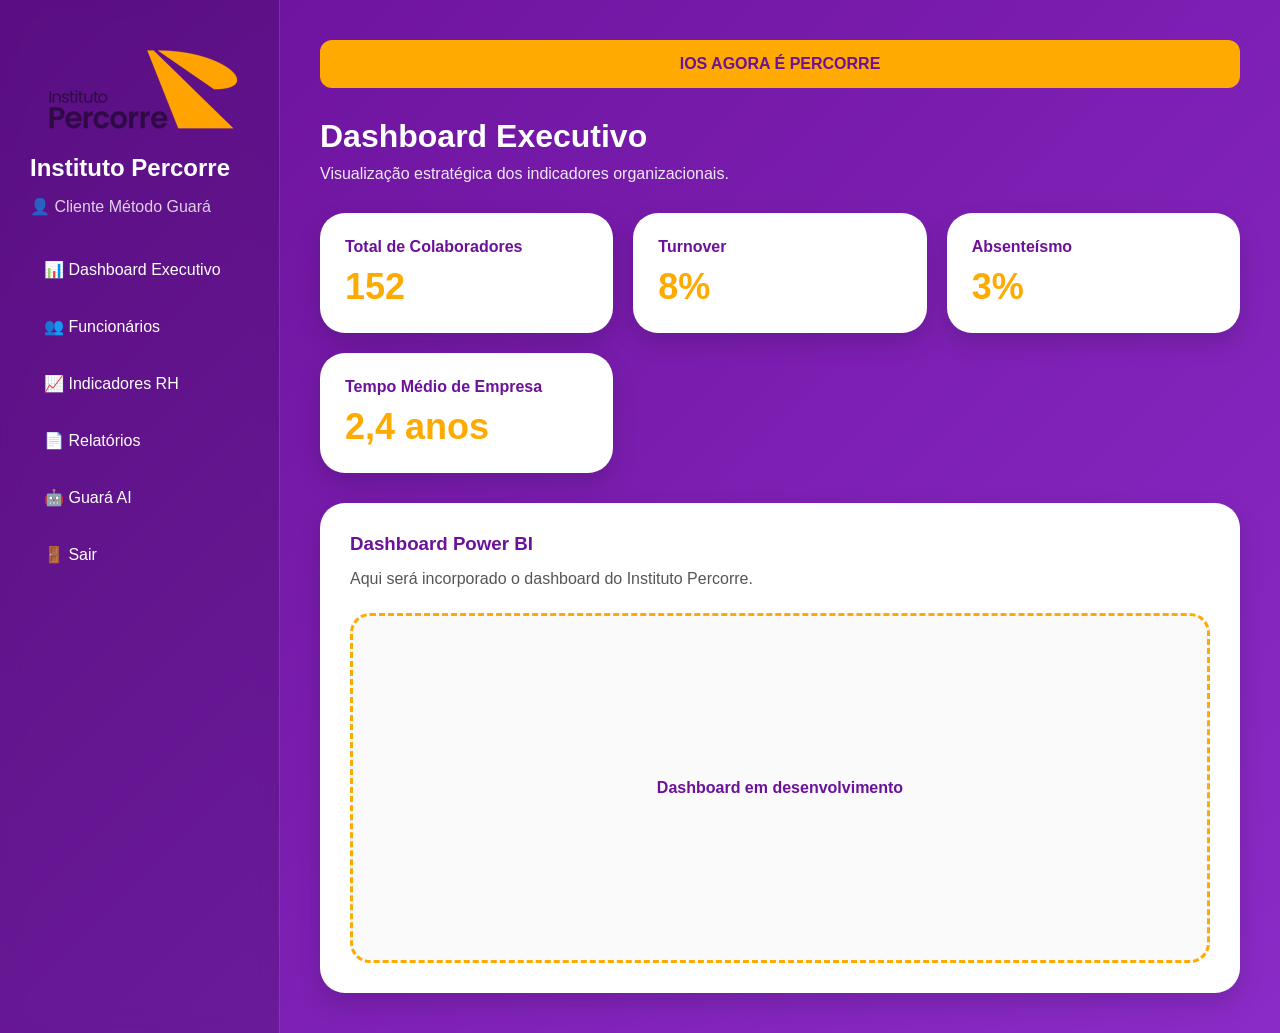
==== dashboard-percorre.html @ 906713b9 "Adicionando Área do cliente 3/3" ====
<!DOCTYPE html>
<html lang="pt-BR">

<head>

    <meta charset="UTF-8">
    <meta name="viewport" content="width=device-width, initial-scale=1.0">

    <title>Área do Cliente | Instituto Percorre</title>

    <link rel="stylesheet" href="dashboard.css">

    <link href="https://fonts.googleapis.com/css2?family=Montserrat:wght@400;500;600;700;800;900&display=swap" rel="stylesheet">

</head>

<body>

    <div class="dashboard-layout">

        <!-- MENU LATERAL -->

        <aside class="sidebar">

            <img src="logo-percorreofc.png"
                 alt="Instituto Percorre"
                 class="logo-percorreofc.png">

            <h2>Instituto Percorre</h2>

            <div class="usuario-logado">
                👤 Cliente Método Guará
            </div>

            <nav>

                <a href="#">
                    📊 Dashboard Executivo
                </a>

                <a href="#">
                    👥 Funcionários
                </a>

                <a href="#">
                    📈 Indicadores RH
                </a>

                <a href="#">
                    📄 Relatórios
                </a>

                <a href="#">
                    🤖 Guará AI
                </a>

                <a href="index.html">
                    🚪 Sair
                </a>

            </nav>

        </aside>

        <!-- CONTEÚDO -->

        <main class="main-dashboard">

            <div class="topo">
                <span class="texto-normal">
                    IOS AGORA É 
                </span>

                <span class="texto-destaque">
                    PERCORRE
                </span>
                
            </div>

            <h1>
                Dashboard Executivo
            </h1>

            <p class="subtitulo">
                Visualização estratégica dos indicadores organizacionais.
            </p>

            <!-- KPIs -->

            <div class="cards">

                <div class="card-kpi">

                    <h4>Total de Colaboradores</h4>

                    <div class="numero">
                        152
                    </div>

                </div>

                <div class="card-kpi">

                    <h4>Turnover</h4>

                    <div class="numero">
                        8%
                    </div>

                </div>

                <div class="card-kpi">

                    <h4>Absenteísmo</h4>

                    <div class="numero">
                        3%
                    </div>

                </div>

                <div class="card-kpi">

                    <h4>Tempo Médio de Empresa</h4>

                    <div class="numero">
                        2,4 anos
                    </div>

                </div>

            </div>

            <!-- DASHBOARD -->

            <div class="dashboard-box">

                <h3>
                    Dashboard Power BI
                </h3>

                <p>
                    Aqui será incorporado o dashboard do Instituto Percorre.
                </p>

                <!-- Futuro iframe do Power BI -->

                <div class="powerbi-placeholder">

                    Dashboard em desenvolvimento

                </div>

            </div>

        </main>

    </div>

</body>

</html>
---- dashboard.css ----
:root{
    --roxo:#6B119A;
    --roxo-claro:#8B2BC7;
    --amarelo:#FFAA00;
    --branco:#FFFFFF;
    --cinza:#F4F4F4;
}

*{
    margin:0;
    padding:0;
    box-sizing:border-box;
    font-family:'Poppins',sans-serif;
}

body{
    background:linear-gradient(
        135deg,
        var(--roxo),
        var(--roxo-claro)
    );
    min-height:100vh;
}

/* LAYOUT */

.dashboard-layout{
    display:flex;
    min-height:100vh;
}

/* MENU LATERAL */

.sidebar{
    width:280px;
    background:rgba(0,0,0,.15);
    backdrop-filter:blur(10px);
    padding:30px;
    border-right:1px solid rgba(255,255,255,.15);
}

.logo-percorreofc{
    width:180px;
    margin-bottom:20px;
}

.sidebar h2{
    color:white;
    margin-bottom:15px;
}

.usuario-logado{
    color:white;
    opacity:.8;
    margin-bottom:30px;
}

.sidebar nav a{
    display:block;
    color:white;
    text-decoration:none;
    padding:14px;
    border-radius:12px;
    margin-bottom:10px;
    transition:.3s;
}

.sidebar nav a:hover{
    background:rgba(255,255,255,.12);
    transform:translateX(5px);
}

/* CONTEÚDO */

.main-dashboard{
    flex:1;
    padding:40px;
}

/* BARRA SUPERIOR */

.topo{
    background:var(--amarelo);
    color:var(--roxo);
    padding:15px;
    border-radius:12px;
    text-align:center;
    font-weight:700;
    margin-bottom:30px;
}

/* TÍTULOS */

.main-dashboard h1{
    color:white;
    margin-bottom:10px;
}

.subtitulo{
    color:white;
    opacity:.9;
    margin-bottom:30px;
}

/* KPIs */

.cards{
    display:grid;
    grid-template-columns:repeat(auto-fit,minmax(220px,1fr));
    gap:20px;
}

.card-kpi{
    background:white;
    border-radius:25px;
    padding:25px;
    box-shadow:0 10px 25px rgba(0,0,0,.15);
}

.card-kpi h4{
    color:var(--roxo);
    margin-bottom:10px;
}

.numero{
    font-size:36px;
    font-weight:700;
    color:var(--amarelo);
}

/* DASHBOARD */

.dashboard-box{
    background:white;
    margin-top:30px;
    border-radius:25px;
    padding:30px;
    box-shadow:0 10px 25px rgba(0,0,0,.15);
}

.dashboard-box h3{
    color:var(--roxo);
    margin-bottom:15px;
}

.dashboard-box p{
    color:#555;
}

/* POWER BI */

.powerbi-placeholder{
    margin-top:25px;
    min-height:350px;
    border:3px dashed var(--amarelo);
    border-radius:20px;
    display:flex;
    align-items:center;
    justify-content:center;
    color:var(--roxo);
    font-weight:600;
    background:#fafafa;
}

/* RESPONSIVO */

@media(max-width:900px){

    .dashboard-layout{
        flex-direction:column;
    }

    .sidebar{
        width:100%;
    }

}
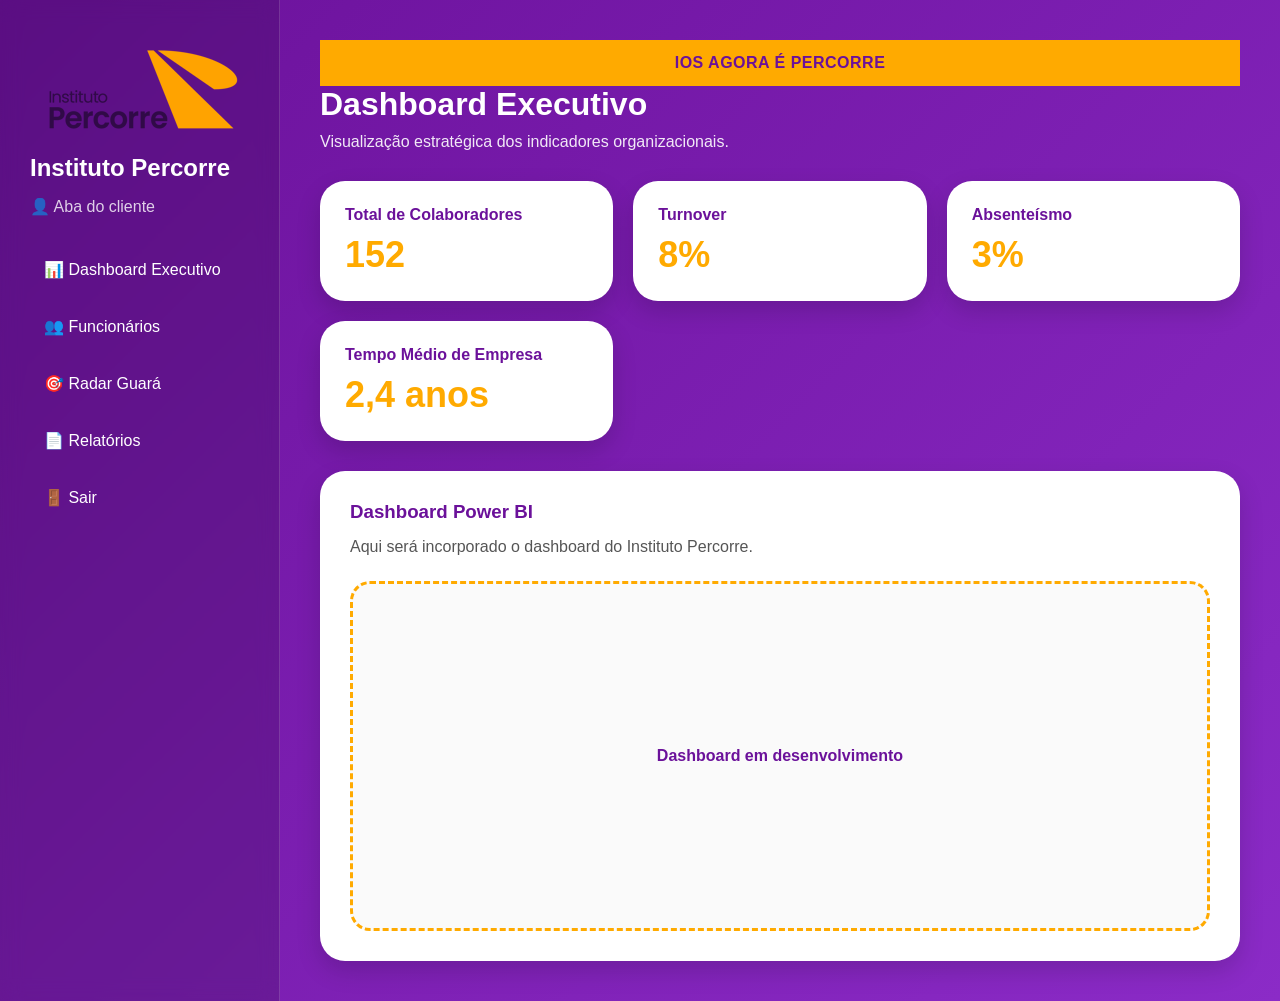
==== commit f8c80032: "Aba Percorre" ====
--- a/dashboard-percorre.html
+++ b/dashboard-percorre.html
@@ -29,7 +29,7 @@
             <h2>Instituto Percorre</h2>
 
             <div class="usuario-logado">
-                👤 Cliente Método Guará
+                👤 Aba do cliente
             </div>
 
             <nav>
@@ -42,16 +42,12 @@
                     👥 Funcionários
                 </a>
 
-                <a href="#">
-                    📈 Indicadores RH
+                <a href="radar-guara.html">
+                    🎯 Radar Guará
                 </a>
 
                 <a href="#">
                     📄 Relatórios
-                </a>
-
-                <a href="#">
-                    🤖 Guará AI
                 </a>
 
                 <a href="index.html">
--- a/dashboard.css
+++ b/dashboard.css
@@ -80,13 +80,20 @@
 /* BARRA SUPERIOR */
 
 .topo{
-    background:var(--amarelo);
-    color:var(--roxo);
-    padding:15px;
-    border-radius:12px;
+    background:#FFAA00;
+    color:#6B119A;
+    padding:14px;
     text-align:center;
-    font-weight:700;
-    margin-bottom:30px;
+    font-family:'Montserrat', sans-serif;
+    letter-spacing:0.5px;
+}
+
+.texto-normal{
+    font-weight:600;
+}
+
+.texto-destaque{
+    font-weight:900;
 }
 
 /* TÍTULOS */
@@ -174,4 +181,47 @@
         width:100%;
     }
 
+}
+
+.radar-header{
+    color:white;
+    margin-bottom:30px;
+}
+
+.score-geral{
+    background:white;
+    border-radius:25px;
+    padding:30px;
+    text-align:center;
+    margin-bottom:30px;
+}
+
+.score{
+    font-size:72px;
+    font-weight:900;
+    color:#FFAA00;
+}
+
+.radar-grid{
+    display:grid;
+    grid-template-columns:repeat(auto-fit,minmax(250px,1fr));
+    gap:20px;
+}
+
+.radar-card{
+    background:white;
+    border-radius:20px;
+    padding:25px;
+    text-align:center;
+}
+
+.radar-card h3{
+    color:#6B119A;
+    margin-bottom:15px;
+}
+
+.radar-card span{
+    font-size:36px;
+    font-weight:800;
+    color:#FFAA00;
 }
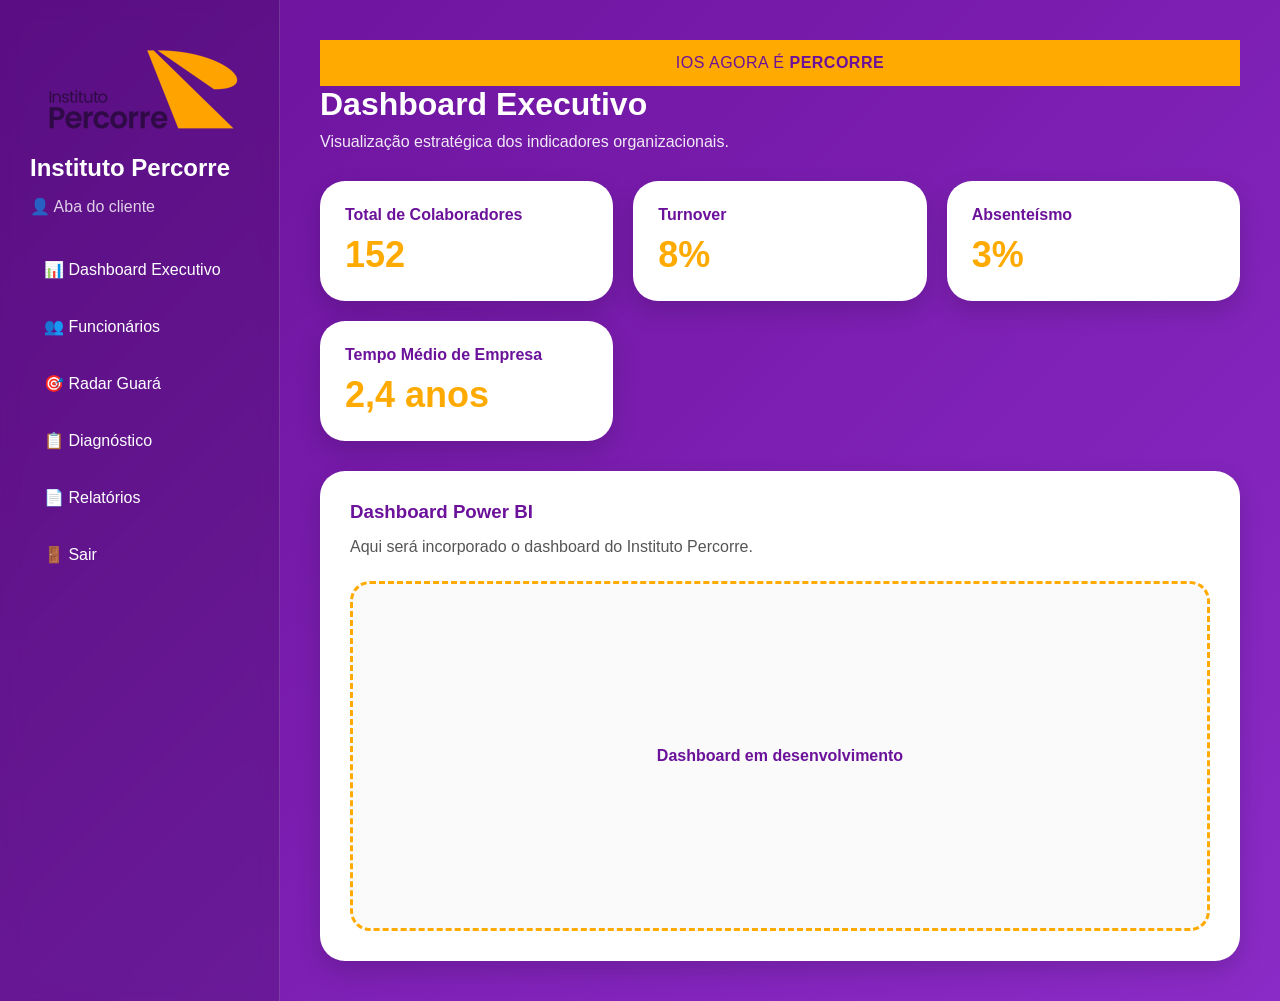
==== commit 37f68976: "Aba de relatórios" ====
--- a/dashboard-percorre.html
+++ b/dashboard-percorre.html
@@ -38,15 +38,19 @@
                     📊 Dashboard Executivo
                 </a>
 
-                <a href="#">
+                <a href="funcionarios.html">
                     👥 Funcionários
                 </a>
 
                 <a href="radar-guara.html">
                     🎯 Radar Guará
                 </a>
+                
+                <a href="#">
+                📋 Diagnóstico
+            </a>
 
-                <a href="#">
+                <a href="relatorios.html">
                     📄 Relatórios
                 </a>
 
--- a/dashboard.css
+++ b/dashboard.css
@@ -224,4 +224,263 @@
     font-size:36px;
     font-weight:800;
     color:#FFAA00;
+}
+
+.relatorios-grid{
+    display:grid;
+    grid-template-columns:repeat(auto-fit,minmax(280px,1fr));
+    gap:25px;
+    margin-top:30px;
+}
+
+.relatorio-card{
+    background:white;
+    border-radius:25px;
+    padding:30px;
+    box-shadow:0 10px 25px rgba(0,0,0,.12);
+}
+
+.relatorio-card h3{
+    color:#6B119A;
+    margin-bottom:15px;
+}
+
+.relatorio-card p{
+    color:#555;
+    margin-bottom:20px;
+    line-height:1.6;
+
+}
+
+.btn-relatoriorh{
+    background: #FFAA00;
+    color: white;
+    border: none;
+    border-radius: 50px;
+    padding: 14px 28px;
+    font-size: 15px;
+    font-weight: 600;
+    cursor: pointer;
+    width: 100%;
+    transition: all .3s ease;
+    margin-top: 15px;
+}
+
+.btn-relatoriorh:hover{
+    transform: translateY(-3px);
+    box-shadow: 0 8px 20px rgba(255,170,0,.4);
+}
+
+.btn-relatorioexecutivo{
+    background: #FFAA00;
+    color: white;
+    border: none;
+    border-radius: 50px;
+    padding: 14px 28px;
+    font-size: 15px;
+    font-weight: 600;
+    cursor: pointer;
+    width: 100%;
+    transition: all .3s ease;
+    margin-top: 15px;
+}
+
+.btn-relatorioexecutivo:hover{
+    transform: translateY(-3px);
+    box-shadow: 0 8px 20px rgba(255,170,0,.4);
+}
+
+.btn-relatoriorguara{
+    background: #FFAA00;
+    color: white;
+    border: none;
+    border-radius: 50px;
+    padding: 14px 28px;
+    font-size: 15px;
+    font-weight: 600;
+    cursor: pointer;
+    width: 100%;
+    transition: all .3s ease;
+    margin-top: 15px;
+}
+
+.btn-relatoriorguara:hover{
+    transform: translateY(-3px);
+    box-shadow: 0 8px 20px rgba(255,170,0,.4);
+}
+
+.btn-planodeacao{
+    background: #FFAA00;
+    color: white;
+    border: none;
+    border-radius: 50px;
+    padding: 14px 28px;
+    font-size: 15px;
+    font-weight: 600;
+    cursor: pointer;
+    width: 100%;
+    transition: all .3s ease;
+    margin-top: 15px;
+}
+
+.btn-planodeacao:hover{
+    transform: translateY(-3px);
+    box-shadow: 0 8px 20px rgba(255,170,0,.4);
+}
+
+.topo-relatorio{
+
+    background:#FFAA00;
+
+    color:#6B119A;
+
+    text-align:center;
+
+    padding:15px;
+
+    font-size:32px;
+
+    font-weight:800;
+
+    letter-spacing:1px;
+
+    margin-bottom:50px;
+
+    border-radius:0;
+
+}
+
+.relatorio-esquerda{
+
+    display:flex;
+
+    align-items:center;
+
+    gap:20px;
+
+}
+
+.logo-relatorio{
+
+    width:70px;
+
+    height:auto;
+
+}
+
+.btn-voltar{
+
+    background:#FFAA00;
+
+    color:white;
+
+    text-decoration:none;
+
+    padding:12px 24px;
+
+    border-radius:50px;
+
+    font-weight:700;
+
+    transition:.3s;
+
+}
+
+.btn-voltar:hover{
+
+    transform:translateY(-2px);
+
+}
+
+.titulo-relatorio{
+
+    color:white;
+
+    font-size:32px;
+
+    font-weight:800;
+
+}
+
+.texto-normal{
+
+    font-weight:400;
+
+}
+
+.texto-destaque{
+
+    font-weight:900;
+
+}
+
+.conteudo-relatorio{
+
+    max-width:1200px;
+
+    margin:0 auto;
+
+    display:grid;
+
+    grid-template-columns:
+    repeat(auto-fit,minmax(350px,1fr));
+
+    gap:40px;
+
+    padding:20px;
+
+}
+
+.relatorio-card{
+
+    background:white;
+
+    border-radius:30px;
+
+    padding:35px;
+
+    transition:.3s;
+
+    border:2px solid rgba(255,255,255,.4);
+
+    box-shadow:
+        0 0 15px rgba(255,255,255,.15),
+        0 0 30px rgba(255,255,255,.12),
+        0 10px 30px rgba(0,0,0,.2);
+
+}
+
+.relatorio-card:hover{
+
+    transform:translateY(-8px);
+
+    box-shadow:
+        0 0 20px rgba(255,255,255,.25),
+        0 0 40px rgba(255,255,255,.2),
+        0 20px 40px rgba(0,0,0,.25);
+
+}
+
+.relatorio-card h3{
+
+    color:#6B119A;
+
+    font-size:20px;
+
+    font-weight:800;
+
+    margin-bottom:20px;
+
+}
+
+.relatorio-card p{
+
+    color:#444;
+
+    line-height:1.8;
+
+    font-size:17px;
+
+    margin-bottom:25px;
+
 }
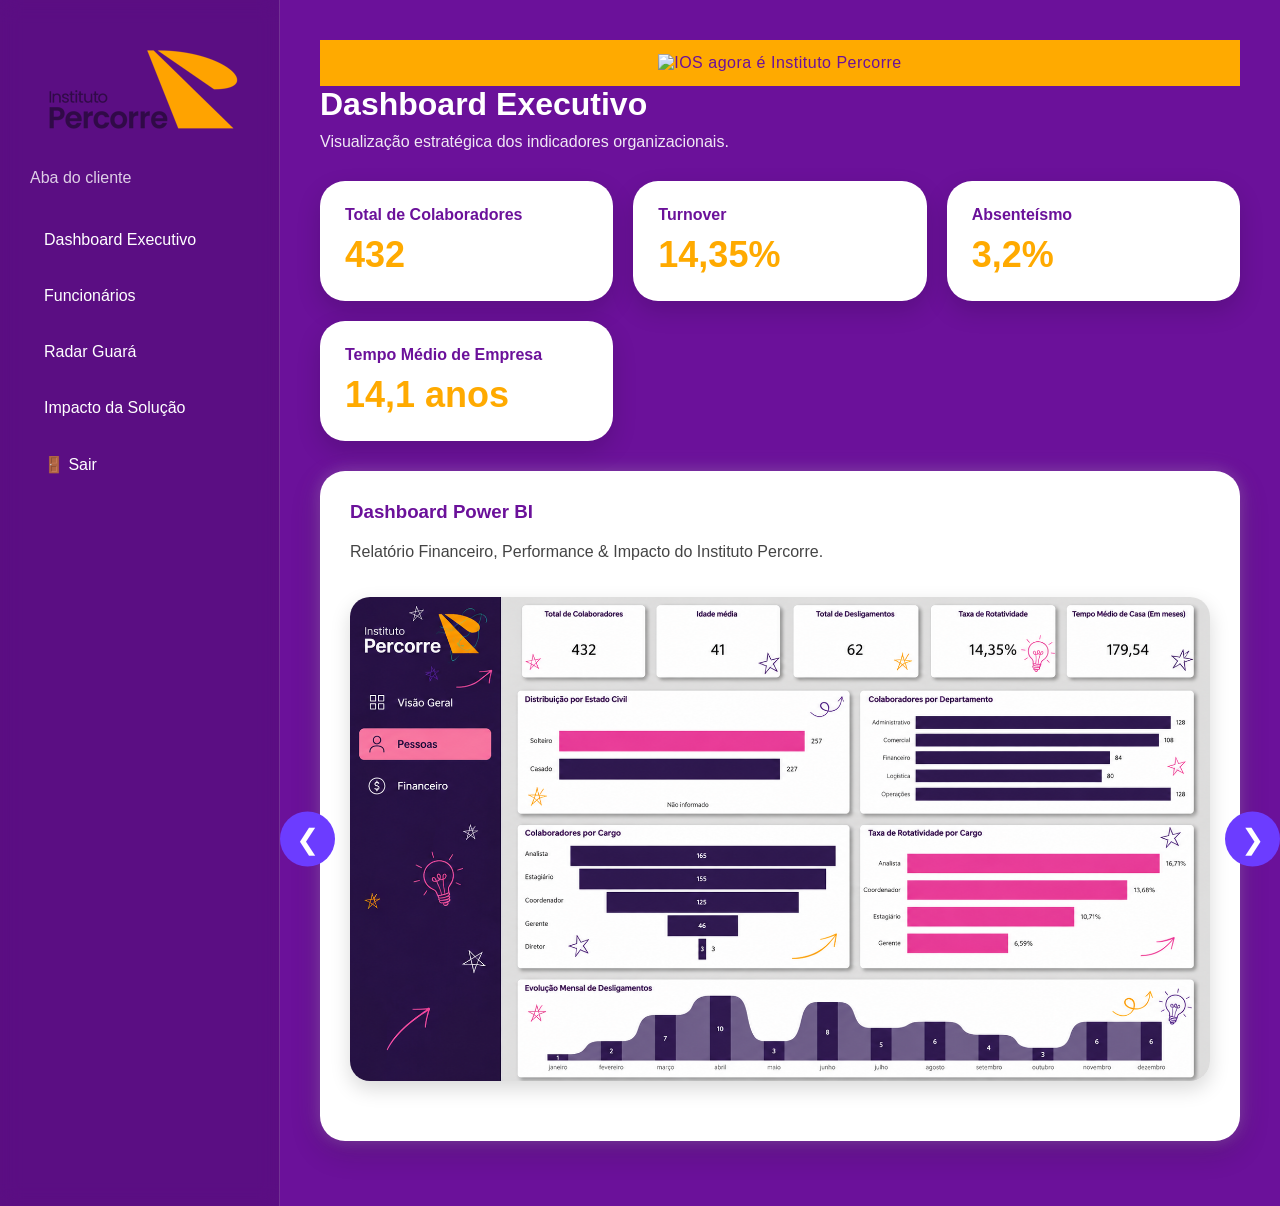
==== commit fcf8c360: "Finalização 2/2" ====
--- a/dashboard-percorre.html
+++ b/dashboard-percorre.html
@@ -7,6 +7,10 @@
     <meta name="viewport" content="width=device-width, initial-scale=1.0">
 
     <title>Área do Cliente | Instituto Percorre</title>
+    
+    <link rel="icon" type="image/x-icon" href="/favicon.ico">
+    <link rel="shortcut icon" href="/favicon.ico">
+    <link rel="apple-touch-icon" href="/favicon.ico">
 
     <link rel="stylesheet" href="dashboard.css">
 
@@ -26,32 +30,29 @@
                  alt="Instituto Percorre"
                  class="logo-percorreofc.png">
 
-            <h2>Instituto Percorre</h2>
+            <h2></h2>
 
             <div class="usuario-logado">
-                👤 Aba do cliente
+                Aba do cliente
             </div>
 
             <nav>
 
                 <a href="#">
-                    📊 Dashboard Executivo
+                     Dashboard Executivo
                 </a>
 
                 <a href="funcionarios.html">
-                    👥 Funcionários
+                     Funcionários
                 </a>
 
                 <a href="radar-guara.html">
-                    🎯 Radar Guará
+                     Radar Guará
                 </a>
                 
-                <a href="#">
-                📋 Diagnóstico
-            </a>
 
                 <a href="relatorios.html">
-                    📄 Relatórios
+                     Impacto da Solução
                 </a>
 
                 <a href="index.html">
@@ -67,13 +68,8 @@
         <main class="main-dashboard">
 
             <div class="topo">
-                <span class="texto-normal">
-                    IOS AGORA É 
-                </span>
-
-                <span class="texto-destaque">
-                    PERCORRE
-                </span>
+                
+                <img src="https://institutopercorre.org.br/wp-content/uploads/2026/05/ios-agora-e-percorre-1.png" alt="IOS agora é Instituto Percorre" style="height:32px;margin:0 auto;">
                 
             </div>
 
@@ -94,7 +90,7 @@
                     <h4>Total de Colaboradores</h4>
 
                     <div class="numero">
-                        152
+                        432
                     </div>
 
                 </div>
@@ -104,7 +100,7 @@
                     <h4>Turnover</h4>
 
                     <div class="numero">
-                        8%
+                        14,35%
                     </div>
 
                 </div>
@@ -114,7 +110,7 @@
                     <h4>Absenteísmo</h4>
 
                     <div class="numero">
-                        3%
+                        3,2%
                     </div>
 
                 </div>
@@ -124,7 +120,7 @@
                     <h4>Tempo Médio de Empresa</h4>
 
                     <div class="numero">
-                        2,4 anos
+                        14,1 anos
                     </div>
 
                 </div>
@@ -140,16 +136,21 @@
                 </h3>
 
                 <p>
-                    Aqui será incorporado o dashboard do Instituto Percorre.
+                    Relatório Financeiro, Performance & Impacto do Instituto Percorre.
                 </p>
 
-                <!-- Futuro iframe do Power BI -->
+                <div class="carousel">
+    <button class="prev">&#10094;</button>
 
-                <div class="powerbi-placeholder">
+    <div class="slides">
+        <img src="/dash-pessoasofc.png" class="slide active">
+        <img src="/dash-financeiroofc.png" class="slide">
+    </div>
 
-                    Dashboard em desenvolvimento
+    <button class="next">&#10095;</button>
+</div>
 
-                </div>
+               
 
             </div>
 
@@ -157,6 +158,8 @@
 
     </div>
 
+<script src="script.js"></script>
 </body>
 
+
 </html>
--- a/dashboard.css
+++ b/dashboard.css
@@ -158,15 +158,65 @@
 
 .powerbi-placeholder{
     margin-top:25px;
-    min-height:350px;
-    border:3px dashed var(--amarelo);
+    width:100%;
+    overflow:hidden;
     border-radius:20px;
-    display:flex;
-    align-items:center;
-    justify-content:center;
-    color:var(--roxo);
-    font-weight:600;
-    background:#fafafa;
+}
+
+/* CARROSSEL */
+
+.carousel{
+    position:relative;
+    width:100%;
+    max-width:1000px;
+    margin:30px auto;
+}
+
+.slides{
+    width:100%;
+}
+
+.slide{
+    display:none;
+    width:100%;
+    border-radius:20px;
+    box-shadow:0 8px 20px rgba(0,0,0,.15);
+}
+
+.slide.active{
+    display:block;
+}
+
+/* SETAS */
+
+.prev,
+.next{
+    position:absolute;
+    top:50%;
+    transform:translateY(-50%);
+    width:55px;
+    height:55px;
+    border:none;
+    border-radius:50%;
+    background:#6c3cff;
+    color:#fff;
+    font-size:28px;
+    cursor:pointer;
+    z-index:10;
+    transition:.3s;
+}
+
+.prev{
+    left:-70px;
+}
+
+.next{
+    right:-70px;
+}
+
+.prev:hover,
+.next:hover{
+    background:#5228d1;
 }
 
 /* RESPONSIVO */
@@ -483,4 +533,382 @@
 
     margin-bottom:25px;
 
+}
+
+/* FUNDO */
+
+body{
+
+    background:#6B119A;
+
+}
+
+/* CABEÇALHO */
+
+.cabecalho-relatorio{
+
+    display:flex;
+
+    flex-direction:column;
+
+    align-items:center;
+
+}
+
+/* FAIXA AMARELA */
+
+.topo-percorre{
+
+    width:100%;
+
+    background:#FFAA00;
+
+    display:flex;
+
+    align-items:center;
+
+    justify-content:center;
+
+    gap:20px;
+
+    padding:18px;
+
+    margin-bottom:40px;
+
+}
+
+/* LOGO */
+
+.logo-percorre{
+
+    width:70px;
+
+    height:auto;
+
+}
+
+/* TEXTO */
+
+.texto-topo{
+
+    font-size:36px;
+
+    color:#6B119A;
+
+    font-weight:900;
+
+}
+
+.texto-normal{
+
+    font-weight:400;
+
+}
+
+.texto-destaque{
+
+    font-weight:900;
+
+}
+
+/* BOTÃO VOLTAR */
+
+.btn-voltar{
+
+    position:relative;
+
+    top:-10px;
+
+    margin-top:15px;
+
+    margin-bottom:30px;
+
+    text-decoration:none;
+
+    background:white;
+
+    color:#6B119A;
+
+    padding:12px 25px;
+
+    border-radius:50px;
+
+    font-weight:700;
+
+    transition:.3s;
+
+}
+
+/* ÁREA CENTRAL */
+
+.pagina-relatorio{
+
+    max-width:1000px;
+
+    margin:auto;
+
+    padding:30px;
+
+}
+
+/* TÍTULO */
+
+.pagina-relatorio h1{
+
+    color: #ffffff;
+    font-size: 48px;
+    text-align: center;
+    margin-bottom: 15px;
+
+}
+
+/* SUBTÍTULO */
+
+.subtitulo-relatorio{
+
+    color:white;
+
+    text-align:center;
+
+    font-size:20px;
+
+    margin-bottom:40px;
+
+    opacity:.9;
+
+}
+
+/* CARDS DOS RELATÓRIOS */
+
+.dashboard-box{
+
+    background:white;
+
+    border-radius:25px;
+
+    padding:30px;
+
+    margin-bottom:25px;
+
+    box-shadow:
+        0 0 15px rgba(255,255,255,.15),
+        0 0 30px rgba(255,255,255,.1),
+        0 10px 30px rgba(7, 5, 5, 0.2);
+
+}
+
+/* TÍTULOS DOS CARDS */
+
+.dashboard-box h3{
+
+    color:#6B119A;
+
+    margin-bottom:15px;
+
+}
+
+/* TEXTO */
+
+.dashboard-box p,
+.dashboard-box li{
+
+    color:#444;
+
+    line-height:1.8;
+
+}
+
+.titulo-executivo{
+    color: #ffffff !important;
+    font-size: 48px;
+    font-weight: 800;
+    text-align: center;
+    margin-bottom: 30px;
+}
+
+.titulo-relatoriorh{
+    color: #ffffff !important;
+    font-size: 48px;
+    font-weight: 800;
+    text-align: center;
+    margin-bottom: 30px;
+}
+
+.titulo-relatoriorguara{
+    color: #ffffff !important;
+    font-size: 48px;
+    font-weight: 800;
+    text-align: center;
+    margin-bottom: 30px;
+}
+
+.titulo-planodeacao{
+    color: #ffffff !important;
+    font-size: 48px;
+    font-weight: 800;
+    text-align: center;
+    margin-bottom: 30px;
+}
+
+.slide{
+    cursor: zoom-in;
+}
+
+.slide:fullscreen{
+    width:100vw;
+    height:100vh;
+    object-fit:contain;
+    background:#111;
+}
+
+/* ===================================================
+   IMPACTO DA SOLUÇÃO
+=================================================== */
+
+.impacto-box{
+    background:#fff;
+    border-radius:20px;
+
+    max-width:900px;
+    margin:25px auto;
+
+    /* topo | lados | baixo */
+    padding:18px 30px 25px;
+
+    box-shadow:
+        0 10px 25px rgba(0,0,0,.08),
+        0 0 12px rgba(108,60,255,.08);
+
+    transition:.3s ease;
+}
+
+.impacto-box:hover{
+    transform:translateY(-3px);
+
+    box-shadow:
+        0 15px 35px rgba(0,0,0,.10),
+        0 0 18px rgba(108,60,255,.12);
+}
+
+.impacto-box h2{
+    margin-top:0 !important;
+    margin-bottom:15px;
+    color:#6C3CFF;
+    font-size:26px;
+}
+
+.impacto-box p{
+    margin:0;
+    line-height:1.8;
+    color:#555;
+}
+
+.antes-depois{
+    display:grid;
+    grid-template-columns:repeat(2,1fr);
+    gap:25px;
+    margin:35px 0;
+}
+
+.comparativo{
+    background:#fff;
+    border-radius:20px;
+    padding:30px;
+    box-shadow:0 10px 25px rgba(0,0,0,.08);
+    transition:.3s;
+}
+
+.comparativo:hover{
+    transform:translateY(-5px);
+}
+
+.before{
+    border-left:6px solid #e74c3c;
+}
+
+.after{
+    border-left:6px solid #6C3CFF;
+}
+
+.comparativo h3{
+    margin-bottom:20px;
+    font-size:24px;
+}
+
+.comparativo ul{
+    list-style:none;
+    padding:0;
+    margin:0;
+}
+
+.comparativo li{
+    margin:14px 0;
+    font-size:16px;
+    color:#555;
+}
+
+/* Título dos entregáveis */
+
+.main-dashboard h2{
+    margin-top:60px;
+    margin-bottom:15px;
+    font-size:30px;
+}
+
+/* Cards */
+
+.relatorios-grid{
+    display:grid;
+    grid-template-columns:repeat(auto-fit,minmax(260px,1fr));
+    gap:25px;
+    margin-top:30px;
+}
+
+.relatorio-card{
+    background:#fff;
+    border-radius:20px;
+    padding:30px;
+    box-shadow:0 10px 25px rgba(0,0,0,.08);
+    transition:.3s;
+}
+
+.relatorio-card:hover{
+    transform:translateY(-6px);
+}
+
+.relatorio-card h3{
+    color:#6C3CFF;
+    margin-bottom:15px;
+}
+
+.relatorio-card p{
+    color:#666;
+    line-height:1.6;
+    margin-bottom:25px;
+}
+
+/* Responsivo */
+
+@media(max-width:900px){
+
+    .antes-depois{
+        grid-template-columns:1fr;
+    }
+
+    .impacto-box{
+        padding:22px;
+    }
+
+    .comparativo{
+        padding:22px;
+    }
+
+}
+
+.titulo-entregaveis{
+    color:#fff;
+}
+
+.subtitulo-entregaveis{
+    color:#fff;
 }
